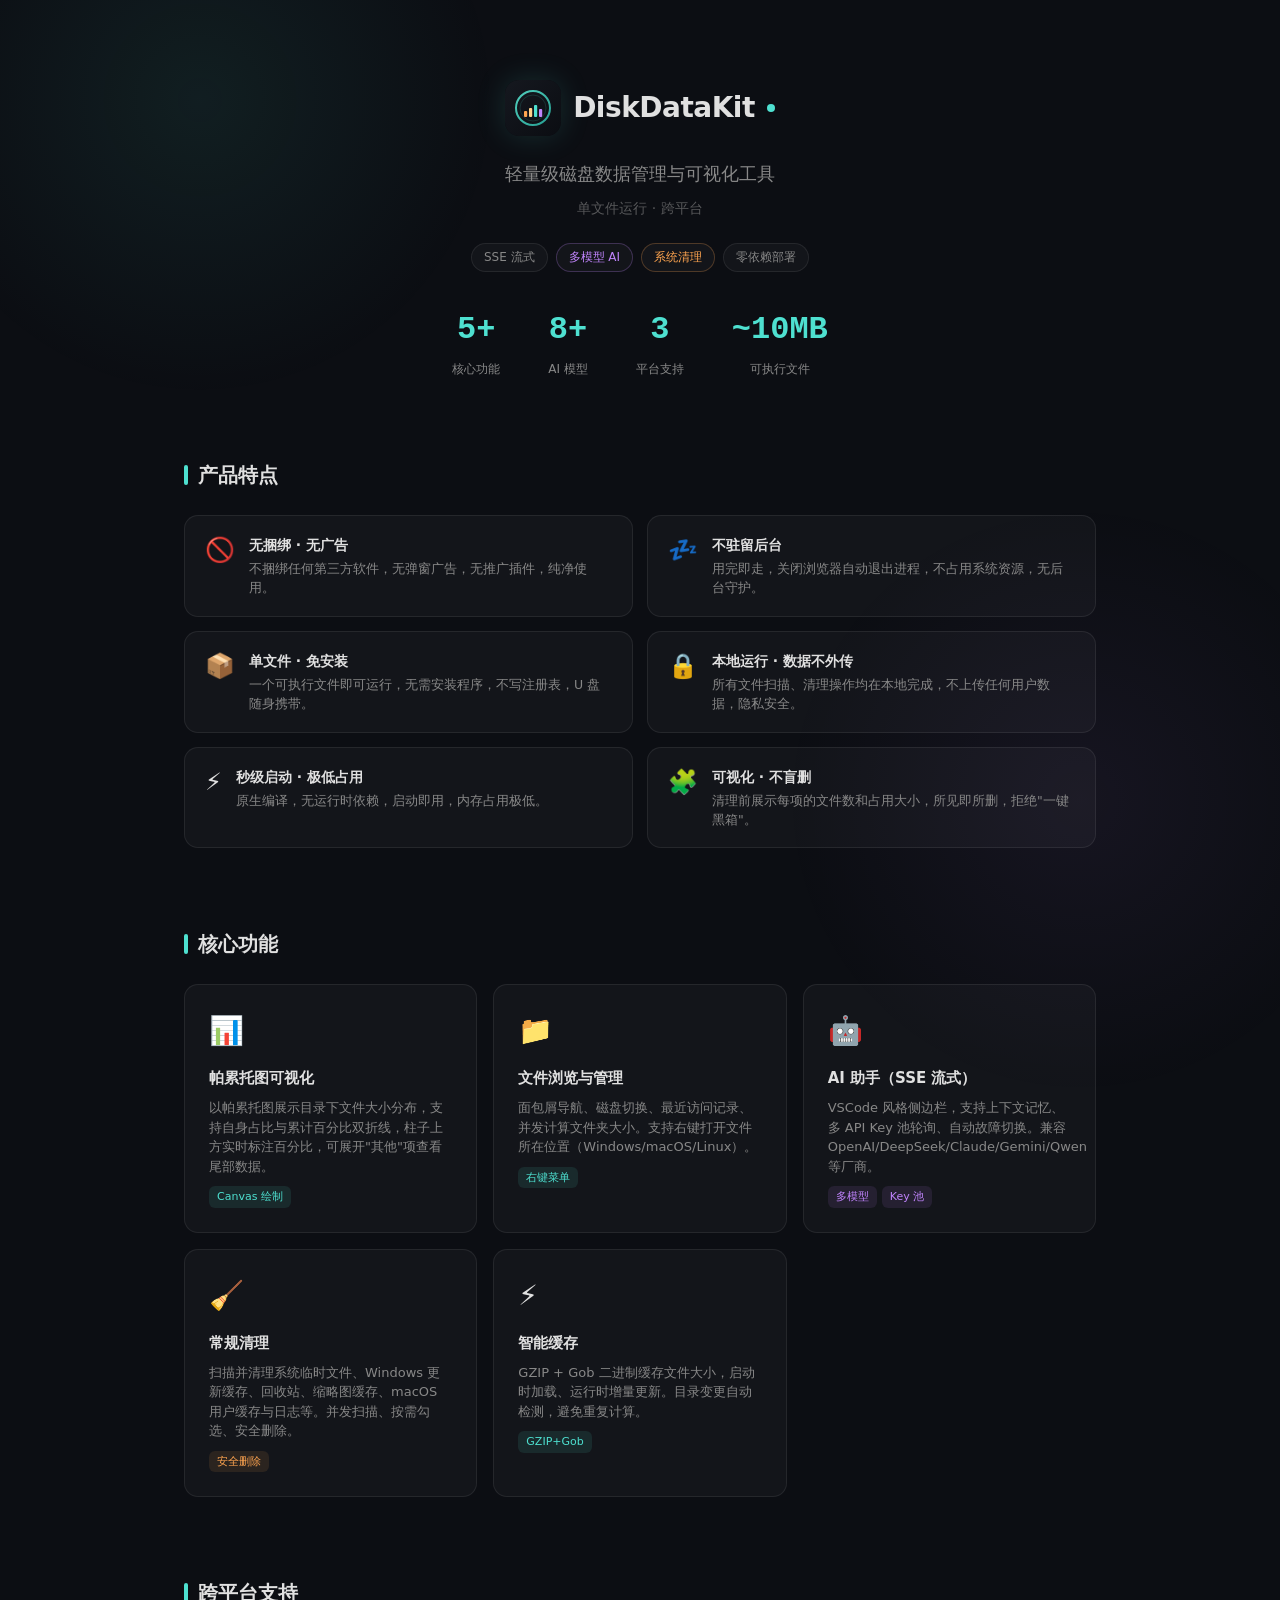
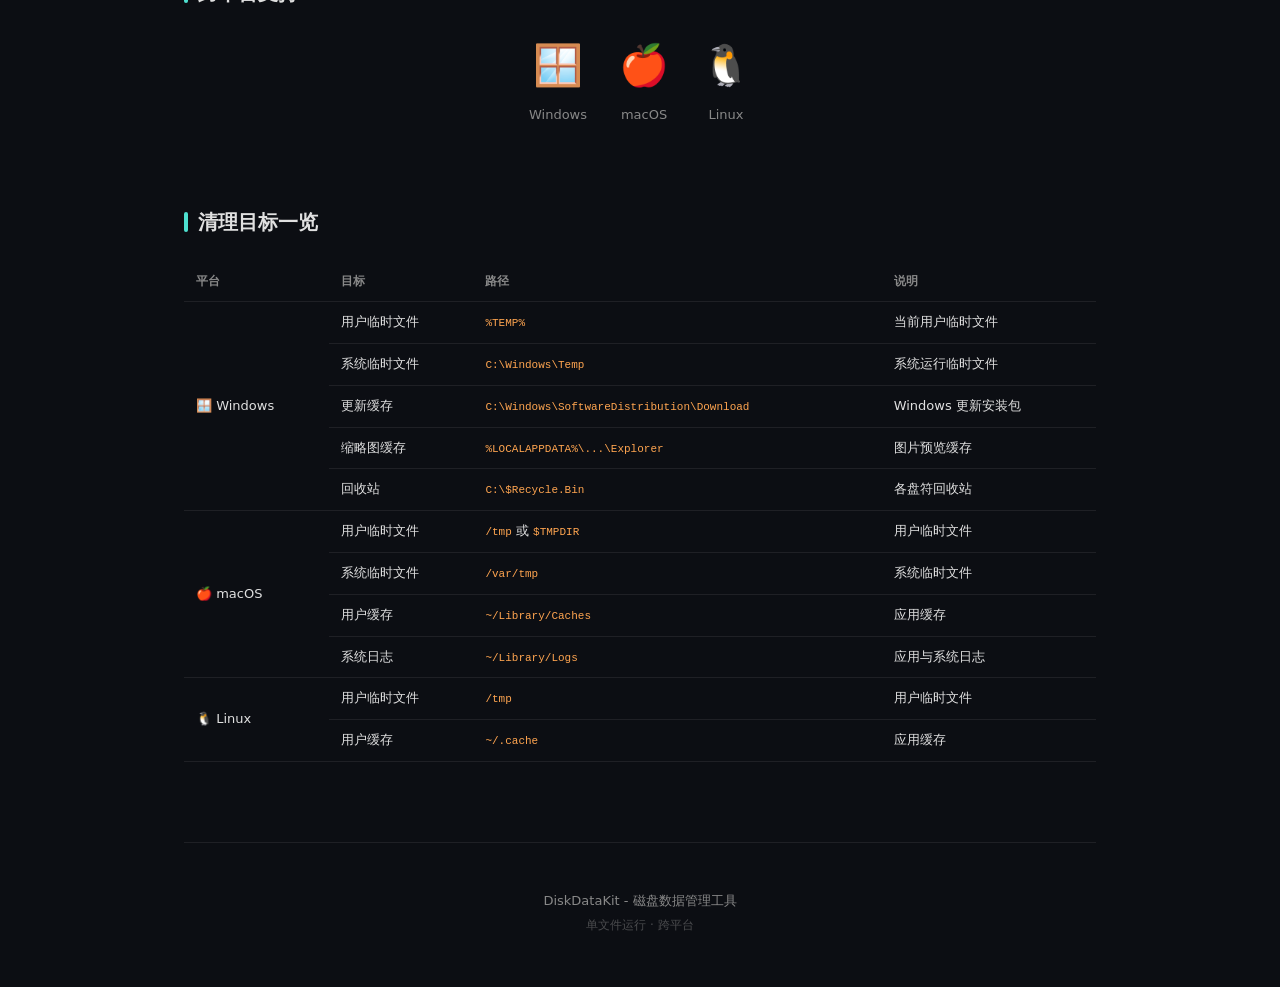
==== DiskDataKit.html @ 65b8cd4e "feat:新增首页，心跳修改为ws" ====
<!DOCTYPE html>
<html lang="zh-CN">
<head>
<meta charset="UTF-8">
<meta name="viewport" content="width=device-width, initial-scale=1.0">
<title>DiskDataKit - 磁盘数据管理工具</title>
<link rel="icon" href="data:image/svg+xml,%3Csvg xmlns='http://www.w3.org/2000/svg' viewBox='0 0 56 56'%3E%3Cdefs%3E%3ClinearGradient id='bg' x1='0' y1='0' x2='1' y2='1'%3E%3Cstop offset='0' stop-color='%2315181f'/%3E%3Cstop offset='1' stop-color='%230b0d12'/%3E%3C/linearGradient%3E%3ClinearGradient id='ring' x1='0' y1='0' x2='1' y2='1'%3E%3Cstop offset='0' stop-color='%235beed8'/%3E%3Cstop offset='1' stop-color='%232bb8a8'/%3E%3C/linearGradient%3E%3C/defs%3E%3Crect width='56' height='56' rx='14' fill='url(%23bg)'/%3E%3Ccircle cx='28' cy='28' r='17' fill='none' stroke='url(%23ring)' stroke-width='2' opacity='0.85'/%3E%3Ccircle cx='28' cy='28' r='13' fill='none' stroke='%234ee0d0' stroke-width='0.6' opacity='0.25'/%3E%3Crect x='19' y='31' width='3.2' height='6' rx='1' fill='%23ffa550'/%3E%3Crect x='24' y='28' width='3.2' height='9' rx='1' fill='%23ffd08a'/%3E%3Crect x='29' y='25' width='3.2' height='12' rx='1' fill='%234ee0d0'/%3E%3Crect x='34' y='29' width='3.2' height='8' rx='1' fill='%23c084fc'/%3E%3C/svg%3E">
<style>
*{margin:0;padding:0;box-sizing:border-box}
:root{--bg:#0c0e13;--bg-card:rgba(255,255,255,.03);--border:rgba(255,255,255,.08);--fg:#e0e0e0;--fg-muted:#888;--accent:#4ee0d0;--accent2:#ffa550;--accent3:#c084fc;--danger:#ff7070}
body{background:var(--bg);color:var(--fg);font-family:"Segoe UI",system-ui,-apple-system,sans-serif;line-height:1.6;overflow-x:hidden}
body::before{content:'';position:fixed;top:-200px;left:-100px;width:600px;height:600px;background:radial-gradient(circle,rgba(78,224,208,.08),transparent 70%);pointer-events:none;z-index:0}
body::after{content:'';position:fixed;bottom:-200px;right:-100px;width:600px;height:600px;background:radial-gradient(circle,rgba(192,132,252,.06),transparent 70%);pointer-events:none;z-index:0}
.container{max-width:960px;margin:0 auto;padding:0 24px;position:relative;z-index:1}
header{text-align:center;padding:80px 24px 40px}
.logo{display:inline-flex;align-items:center;gap:12px;margin-bottom:24px}
.logo-icon{width:56px;height:56px;border-radius:14px;overflow:hidden;display:flex;align-items:center;justify-content:center;box-shadow:0 0 30px rgba(78,224,208,.15)}
.logo-icon svg{width:100%;height:100%;display:block}
.logo-text{font-size:28px;font-weight:700;letter-spacing:-.5px}
.logo-dot{width:8px;height:8px;border-radius:50%;background:var(--accent);animation:pulse 2s ease-in-out infinite}
@keyframes pulse{0%,100%{opacity:1;box-shadow:0 0 0 0 rgba(78,224,208,.4)}50%{opacity:.6;box-shadow:0 0 0 8px rgba(78,224,208,0)}}
.tagline{font-size:18px;color:var(--fg-muted);max-width:600px;margin:0 auto 8px}
.subtitle{font-size:14px;color:var(--fg-muted);opacity:.6}
.badges{display:flex;justify-content:center;gap:8px;margin-top:24px;flex-wrap:wrap}
.badge{padding:4px 12px;border-radius:20px;font-size:12px;border:1px solid var(--border);background:var(--bg-card);color:var(--fg-muted)}
.badge.accent{border-color:rgba(78,224,208,.25);color:var(--accent)}
.badge.warn{border-color:rgba(255,165,80,.25);color:var(--accent2)}
.badge.purple{border-color:rgba(192,132,252,.25);color:var(--accent3)}
section{padding:40px 0}
.section-title{font-size:20px;font-weight:700;margin-bottom:24px;display:flex;align-items:center;gap:10px}
.section-title::before{content:'';width:4px;height:20px;border-radius:2px;background:var(--accent)}
.features{display:grid;grid-template-columns:repeat(auto-fill,minmax(280px,1fr));gap:16px}
.feature{background:var(--bg-card);border:1px solid var(--border);border-radius:14px;padding:24px;transition:all .25s}
.feature:hover{border-color:rgba(78,224,208,.2);background:rgba(78,224,208,.03);transform:translateY(-2px)}
.feature-icon{font-size:28px;margin-bottom:12px}
.feature h3{font-size:15px;font-weight:600;margin-bottom:8px}
.feature p{font-size:13px;color:var(--fg-muted);line-height:1.5}
.feature-tag{display:inline-block;margin-top:10px;padding:2px 8px;border-radius:6px;font-size:11px}
.tag-teal{background:rgba(78,224,208,.1);color:var(--accent)}
.tag-orange{background:rgba(255,165,80,.1);color:var(--accent2)}
.tag-purple{background:rgba(192,132,252,.1);color:var(--accent3)}
.tag-red{background:rgba(255,112,112,.1);color:var(--danger)}
.platforms{display:flex;justify-content:center;gap:32px;flex-wrap:wrap}
.platform{text-align:center}
.platform-icon{font-size:40px;margin-bottom:8px}
.platform-name{font-size:13px;color:var(--fg-muted)}
.arch-list{display:grid;grid-template-columns:repeat(auto-fill,minmax(200px,1fr));gap:12px}
.arch-item{background:var(--bg-card);border:1px solid var(--border);border-radius:10px;padding:16px}
.arch-item h4{font-size:13px;font-weight:600;margin-bottom:6px;color:var(--accent)}
.arch-item p{font-size:12px;color:var(--fg-muted)}
.arch-item code{font-family:ui-monospace,"Cascadia Code",monospace;font-size:11px;color:var(--accent2);background:rgba(255,165,80,.06);padding:1px 5px;border-radius:4px}
.cleanup-table{width:100%;border-collapse:collapse;font-size:13px}
.cleanup-table th{text-align:left;padding:10px 12px;border-bottom:1px solid var(--border);color:var(--fg-muted);font-weight:600;font-size:12px}
.cleanup-table td{padding:10px 12px;border-bottom:1px solid var(--border)}
.cleanup-table tr:hover td{background:rgba(78,224,208,.02)}
.cleanup-table code{font-family:ui-monospace,monospace;font-size:11px;color:var(--accent2)}
.ai-models{display:flex;flex-wrap:wrap;gap:8px}
.ai-model{padding:6px 14px;border-radius:8px;font-size:12px;background:var(--bg-card);border:1px solid var(--border);transition:all .2s}
.ai-model:hover{border-color:rgba(192,132,252,.3);color:var(--accent3)}
.cli-block{background:#0a0c11;border:1px solid var(--border);border-radius:12px;padding:20px;font-family:ui-monospace,"Cascadia Code",monospace;font-size:13px;overflow-x:auto}
.cli-block .cmd{color:var(--accent)}
.cli-block .comment{color:var(--fg-muted);opacity:.6}
.cli-block .flag{color:var(--accent2)}
.footer{text-align:center;padding:48px 24px;border-top:1px solid var(--border);margin-top:40px}
.footer p{font-size:13px;color:var(--fg-muted);margin-bottom:4px}
.footer .version{font-size:12px;color:var(--fg-muted);opacity:.5}
.stats{display:flex;justify-content:center;gap:48px;flex-wrap:wrap;margin-top:32px}
.stat{text-align:center}
.stat-num{font-size:32px;font-weight:800;color:var(--accent);font-family:ui-monospace,monospace}
.stat-label{font-size:12px;color:var(--fg-muted);margin-top:4px}
@media(max-width:640px){.features{grid-template-columns:1fr}.platforms{gap:20px}.stats{gap:24px}}
.highlights{display:grid;grid-template-columns:repeat(auto-fill,minmax(300px,1fr));gap:14px}
.highlight{display:flex;align-items:flex-start;gap:14px;padding:18px 20px;border-radius:14px;background:var(--bg-card);border:1px solid var(--border);transition:all .25s}
.highlight:hover{border-color:rgba(78,224,208,.2);background:rgba(78,224,208,.03);transform:translateY(-2px)}
.hl-icon{font-size:24px;flex-shrink:0;line-height:1.4}
.hl-body h4{font-size:14px;font-weight:600;margin-bottom:4px}
.hl-body p{font-size:12.5px;color:var(--fg-muted);line-height:1.5}
</style>
</head>
<body>

<div class="container">

<header>
    <div class="logo">
        <div class="logo-icon" aria-label="DiskDataKit">
            <svg xmlns="http://www.w3.org/2000/svg" viewBox="0 0 56 56"><defs><linearGradient id="lg-bg" x1="0" y1="0" x2="1" y2="1"><stop offset="0" stop-color="#15181f"/><stop offset="1" stop-color="#0b0d12"/></linearGradient><linearGradient id="lg-ring" x1="0" y1="0" x2="1" y2="1"><stop offset="0" stop-color="#5beed8"/><stop offset="1" stop-color="#2bb8a8"/></linearGradient></defs><rect width="56" height="56" rx="14" fill="url(#lg-bg)"/><circle cx="28" cy="28" r="17" fill="none" stroke="url(#lg-ring)" stroke-width="2" opacity="0.85"/><circle cx="28" cy="28" r="13" fill="none" stroke="#4ee0d0" stroke-width="0.6" opacity="0.25"/><rect x="19" y="31" width="3.2" height="6" rx="1" fill="#ffa550"/><rect x="24" y="28" width="3.2" height="9" rx="1" fill="#ffd08a"/><rect x="29" y="25" width="3.2" height="12" rx="1" fill="#4ee0d0"/><rect x="34" y="29" width="3.2" height="8" rx="1" fill="#c084fc"/></svg>
        </div>
        <span class="logo-text">DiskDataKit</span>
        <span class="logo-dot"></span>
    </div>
    <p class="tagline">轻量级磁盘数据管理与可视化工具</p>
    <p class="subtitle">单文件运行 · 跨平台</p>
    <div class="badges">
        <span class="badge">SSE 流式</span>
        <span class="badge purple">多模型 AI</span>
        <span class="badge warn">系统清理</span>
        <span class="badge">零依赖部署</span>
    </div>
    <div class="stats">
        <div class="stat"><div class="stat-num">5+</div><div class="stat-label">核心功能</div></div>
        <div class="stat"><div class="stat-num">8+</div><div class="stat-label">AI 模型</div></div>
        <div class="stat"><div class="stat-num">3</div><div class="stat-label">平台支持</div></div>
        <div class="stat"><div class="stat-num">~10MB</div><div class="stat-label">可执行文件</div></div>
    </div>
</header>

<section>
    <div class="section-title">产品特点</div>
    <div class="highlights">
        <div class="highlight">
            <div class="hl-icon">🚫</div>
            <div class="hl-body">
                <h4>无捆绑 · 无广告</h4>
                <p>不捆绑任何第三方软件，无弹窗广告，无推广插件，纯净使用。</p>
            </div>
        </div>
        <div class="highlight">
            <div class="hl-icon">💤</div>
            <div class="hl-body">
                <h4>不驻留后台</h4>
                <p>用完即走，关闭浏览器自动退出进程，不占用系统资源，无后台守护。</p>
            </div>
        </div>
        <div class="highlight">
            <div class="hl-icon">📦</div>
            <div class="hl-body">
                <h4>单文件 · 免安装</h4>
                <p>一个可执行文件即可运行，无需安装程序，不写注册表，U 盘随身携带。</p>
            </div>
        </div>
        <div class="highlight">
            <div class="hl-icon">🔒</div>
            <div class="hl-body">
                <h4>本地运行 · 数据不外传</h4>
                <p>所有文件扫描、清理操作均在本地完成，不上传任何用户数据，隐私安全。</p>
            </div>
        </div>
        <div class="highlight">
            <div class="hl-icon">⚡</div>
            <div class="hl-body">
                <h4>秒级启动 · 极低占用</h4>
                <p>原生编译，无运行时依赖，启动即用，内存占用极低。</p>
            </div>
        </div>
        <div class="highlight">
            <div class="hl-icon">🧩</div>
            <div class="hl-body">
                <h4>可视化 · 不盲删</h4>
                <p>清理前展示每项的文件数和占用大小，所见即所删，拒绝"一键黑箱"。</p>
            </div>
        </div>
    </div>
</section>

<section>
    <div class="section-title">核心功能</div>
    <div class="features">
        <div class="feature">
            <div class="feature-icon">📊</div>
            <h3>帕累托图可视化</h3>
            <p>以帕累托图展示目录下文件大小分布，支持自身占比与累计百分比双折线，柱子上方实时标注百分比，可展开"其他"项查看尾部数据。</p>
            <span class="feature-tag tag-teal">Canvas 绘制</span>
        </div>
        <div class="feature">
            <div class="feature-icon">📁</div>
            <h3>文件浏览与管理</h3>
            <p>面包屑导航、磁盘切换、最近访问记录、并发计算文件夹大小。支持右键打开文件所在位置（Windows/macOS/Linux）。</p>
            <span class="feature-tag tag-teal">右键菜单</span>
        </div>
        <div class="feature">
            <div class="feature-icon">🤖</div>
            <h3>AI 助手（SSE 流式）</h3>
            <p>VSCode 风格侧边栏，支持上下文记忆、多 API Key 池轮询、自动故障切换。兼容 OpenAI/DeepSeek/Claude/Gemini/Qwen 等厂商。</p>
            <span class="feature-tag tag-purple">多模型</span>
            <span class="feature-tag tag-purple">Key 池</span>
        </div>
        <div class="feature">
            <div class="feature-icon">🧹</div>
            <h3>常规清理</h3>
            <p>扫描并清理系统临时文件、Windows 更新缓存、回收站、缩略图缓存、macOS 用户缓存与日志等。并发扫描、按需勾选、安全删除。</p>
            <span class="feature-tag tag-orange">安全删除</span>
        </div>
        <div class="feature">
            <div class="feature-icon">⚡</div>
            <h3>智能缓存</h3>
            <p>GZIP + Gob 二进制缓存文件大小，启动时加载、运行时增量更新。目录变更自动检测，避免重复计算。</p>
            <span class="feature-tag tag-teal">GZIP+Gob</span>
        </div>
    </div>
</section>

<section>
    <div class="section-title">跨平台支持</div>
    <div class="platforms">
        <div class="platform"><div class="platform-icon">🪟</div><div class="platform-name">Windows</div></div>
        <div class="platform"><div class="platform-icon">🍎</div><div class="platform-name">macOS</div></div>
        <div class="platform"><div class="platform-icon">🐧</div><div class="platform-name">Linux</div></div>
    </div>
</section>

<section>
    <div class="section-title">清理目标一览</div>
    <table class="cleanup-table">
        <thead><tr><th>平台</th><th>目标</th><th>路径</th><th>说明</th></tr></thead>
        <tbody>
            <tr><td rowspan="5">🪟 Windows</td><td>用户临时文件</td><td><code>%TEMP%</code></td><td>当前用户临时文件</td></tr>
            <tr><td>系统临时文件</td><td><code>C:\Windows\Temp</code></td><td>系统运行临时文件</td></tr>
            <tr><td>更新缓存</td><td><code>C:\Windows\SoftwareDistribution\Download</code></td><td>Windows 更新安装包</td></tr>
            <tr><td>缩略图缓存</td><td><code>%LOCALAPPDATA%\...\Explorer</code></td><td>图片预览缓存</td></tr>
            <tr><td>回收站</td><td><code>C:\$Recycle.Bin</code></td><td>各盘符回收站</td></tr>
            <tr><td rowspan="4">🍎 macOS</td><td>用户临时文件</td><td><code>/tmp</code> 或 <code>$TMPDIR</code></td><td>用户临时文件</td></tr>
            <tr><td>系统临时文件</td><td><code>/var/tmp</code></td><td>系统临时文件</td></tr>
            <tr><td>用户缓存</td><td><code>~/Library/Caches</code></td><td>应用缓存</td></tr>
            <tr><td>系统日志</td><td><code>~/Library/Logs</code></td><td>应用与系统日志</td></tr>
            <tr><td rowspan="2">🐧 Linux</td><td>用户临时文件</td><td><code>/tmp</code></td><td>用户临时文件</td></tr>
            <tr><td>用户缓存</td><td><code>~/.cache</code></td><td>应用缓存</td></tr>
        </tbody>
    </table>
</section>

<div class="footer">
    <p>DiskDataKit - 磁盘数据管理工具</p>
    <p class="version">单文件运行 · 跨平台</p>
</div>

</div>
</body>
</html>
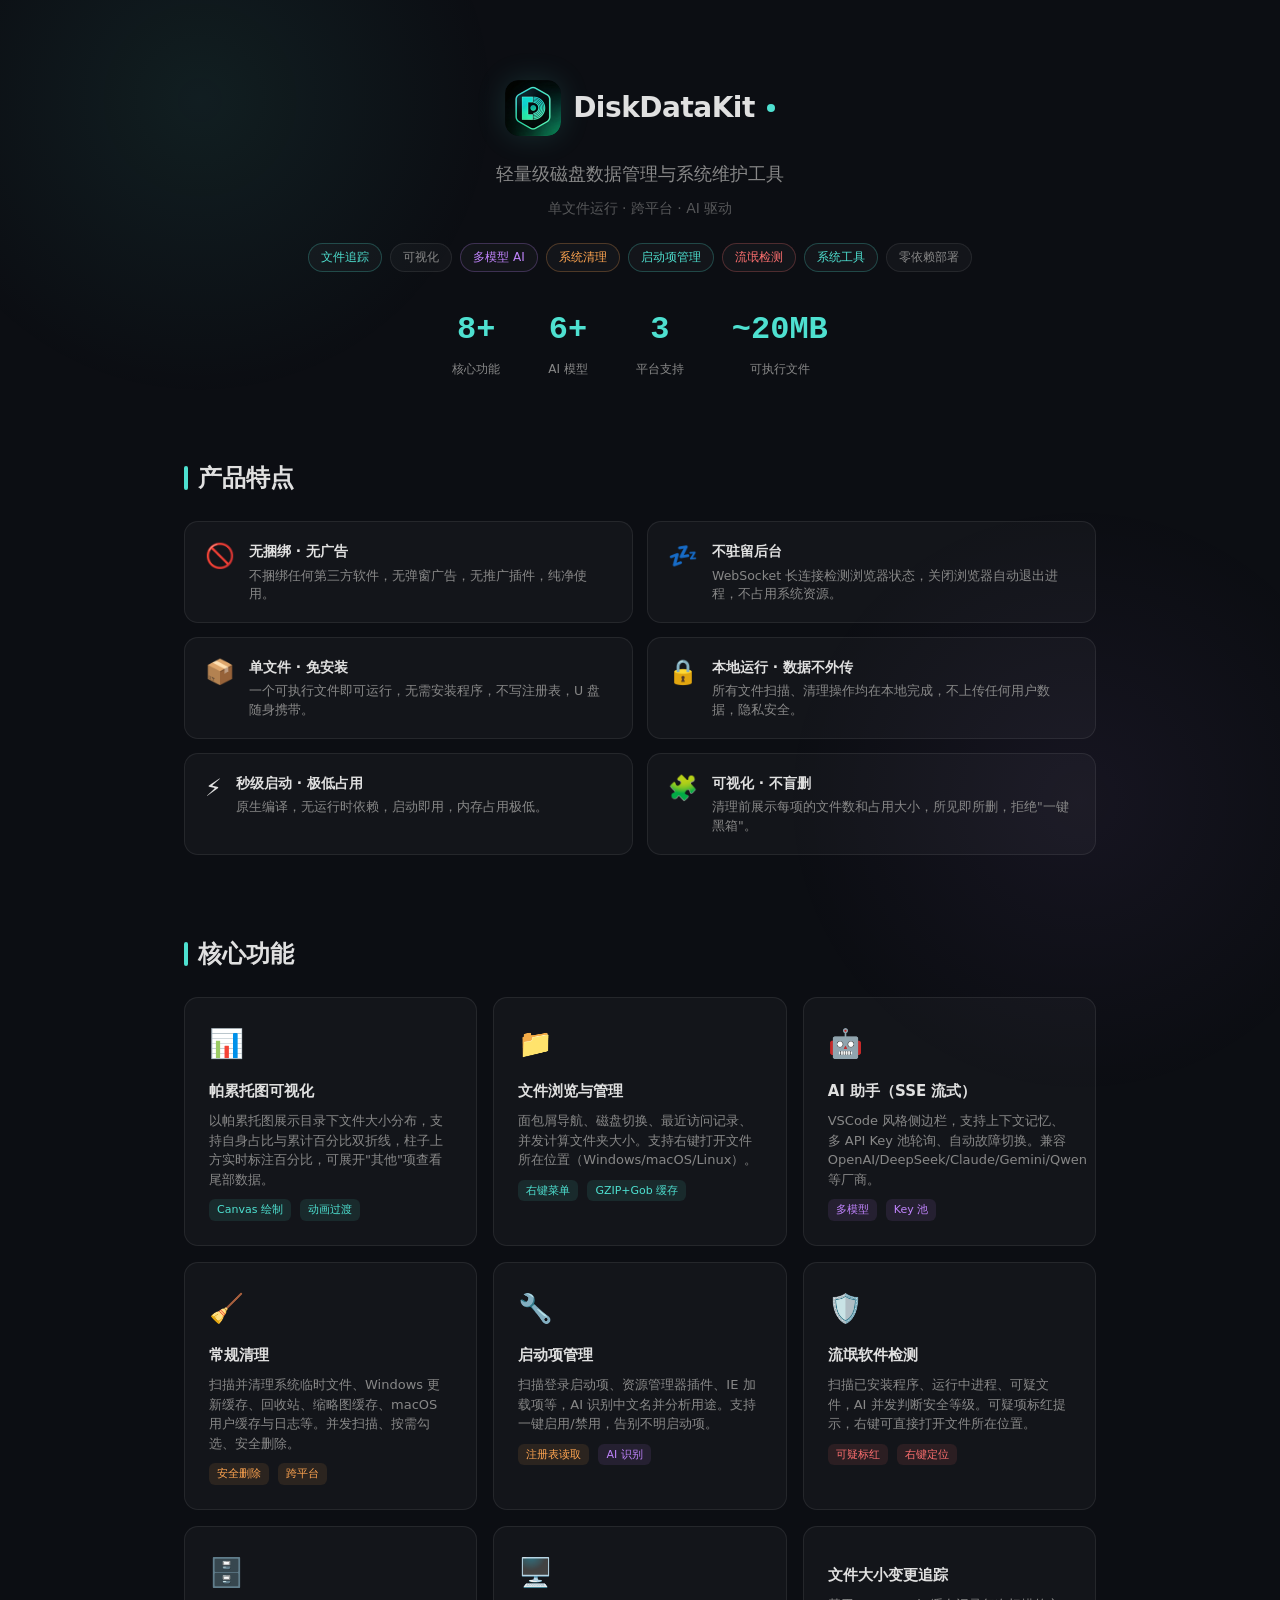
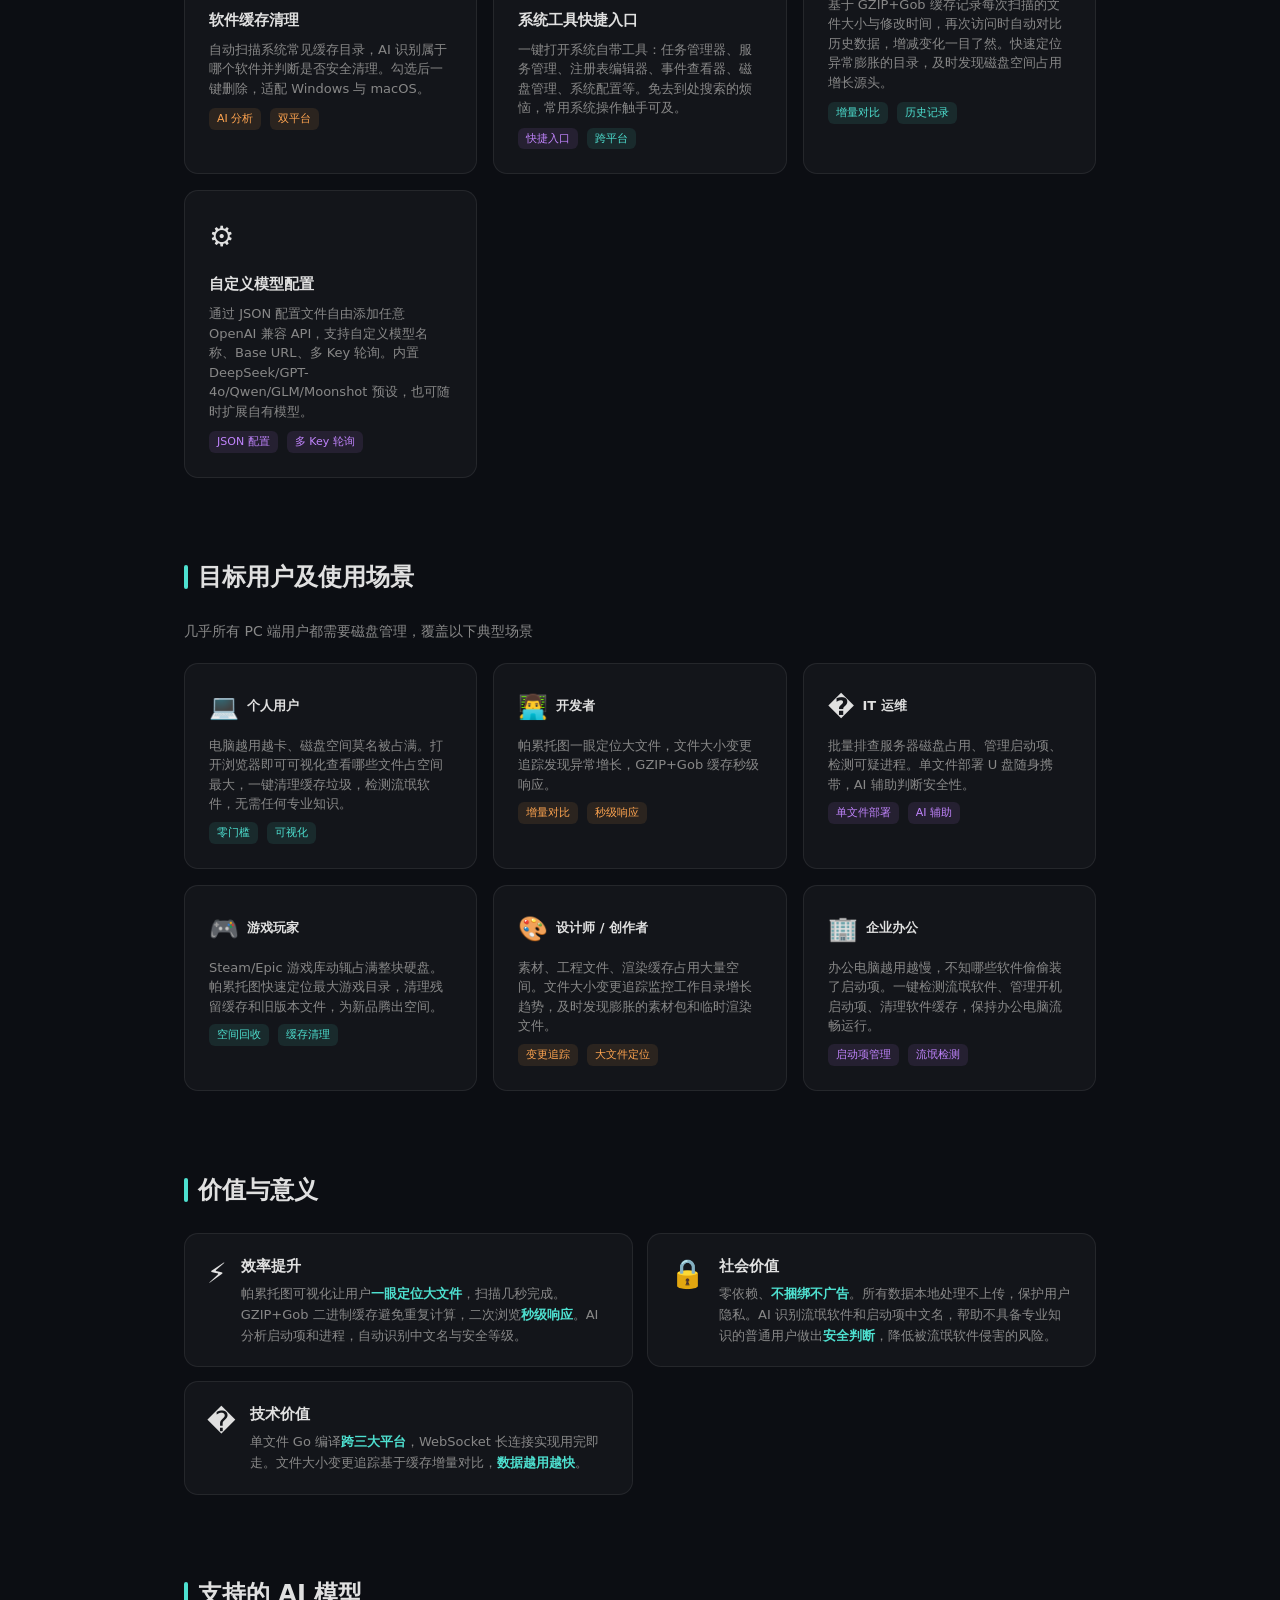
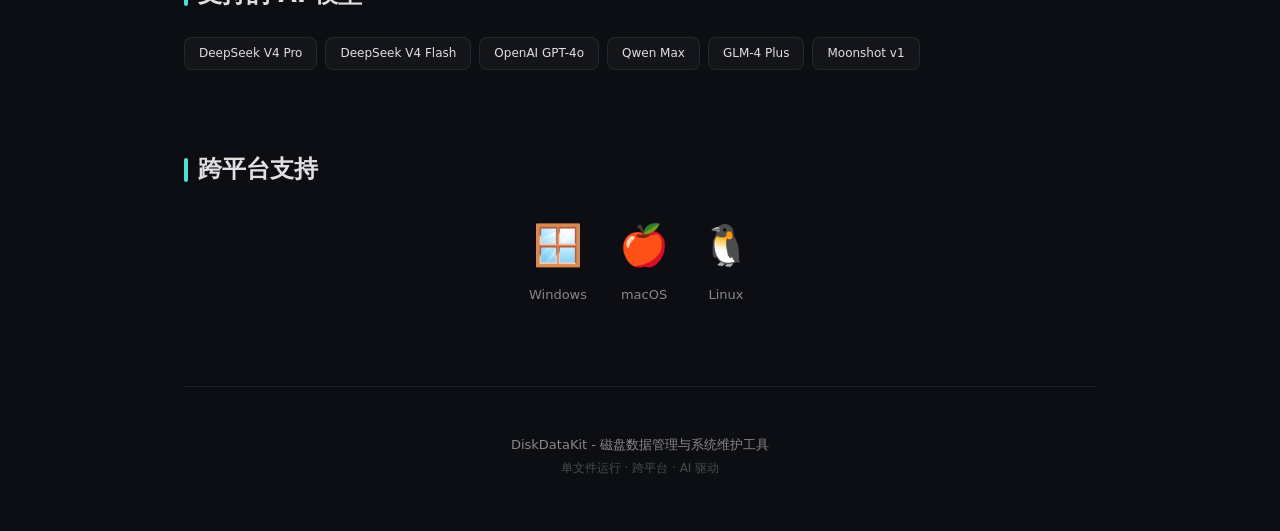
==== commit 41324f1d: "perf:修改启动项的ai并发逻辑，fix:图标图片修改" ====
--- a/DiskDataKit.html
+++ b/DiskDataKit.html
@@ -26,16 +26,23 @@
 .badge.accent{border-color:rgba(78,224,208,.25);color:var(--accent)}
 .badge.warn{border-color:rgba(255,165,80,.25);color:var(--accent2)}
 .badge.purple{border-color:rgba(192,132,252,.25);color:var(--accent3)}
+.badge.danger{border-color:rgba(255,112,112,.25);color:var(--danger)}
 section{padding:40px 0}
-.section-title{font-size:20px;font-weight:700;margin-bottom:24px;display:flex;align-items:center;gap:10px}
-.section-title::before{content:'';width:4px;height:20px;border-radius:2px;background:var(--accent)}
+.section-title{font-size:24px;font-weight:700;margin-bottom:24px;display:flex;align-items:center;gap:10px}
+.section-title::before{content:'';width:4px;height:24px;border-radius:2px;background:var(--accent)}
 .features{display:grid;grid-template-columns:repeat(auto-fill,minmax(280px,1fr));gap:16px}
-.feature{background:var(--bg-card);border:1px solid var(--border);border-radius:14px;padding:24px;transition:all .25s}
+.feature{background:var(--bg-card);border:1px solid var(--border);border-radius:14px;padding:24px;transition:all .25s;position:relative;overflow:hidden}
+.feature::before{content:'';position:absolute;top:0;left:0;right:0;height:2px;opacity:0;transition:opacity .25s}
 .feature:hover{border-color:rgba(78,224,208,.2);background:rgba(78,224,208,.03);transform:translateY(-2px)}
+.feature:hover::before{opacity:1}
+.feature.t-teal:hover::before{background:linear-gradient(90deg,var(--accent),transparent)}
+.feature.t-orange:hover::before{background:linear-gradient(90deg,var(--accent2),transparent)}
+.feature.t-purple:hover::before{background:linear-gradient(90deg,var(--accent3),transparent)}
+.feature.t-red:hover::before{background:linear-gradient(90deg,var(--danger),transparent)}
 .feature-icon{font-size:28px;margin-bottom:12px}
 .feature h3{font-size:15px;font-weight:600;margin-bottom:8px}
 .feature p{font-size:13px;color:var(--fg-muted);line-height:1.5}
-.feature-tag{display:inline-block;margin-top:10px;padding:2px 8px;border-radius:6px;font-size:11px}
+.feature-tag{display:inline-block;margin-top:10px;margin-right:4px;padding:2px 8px;border-radius:6px;font-size:11px}
 .tag-teal{background:rgba(78,224,208,.1);color:var(--accent)}
 .tag-orange{background:rgba(255,165,80,.1);color:var(--accent2)}
 .tag-purple{background:rgba(192,132,252,.1);color:var(--accent3)}
@@ -44,23 +51,11 @@
 .platform{text-align:center}
 .platform-icon{font-size:40px;margin-bottom:8px}
 .platform-name{font-size:13px;color:var(--fg-muted)}
-.arch-list{display:grid;grid-template-columns:repeat(auto-fill,minmax(200px,1fr));gap:12px}
-.arch-item{background:var(--bg-card);border:1px solid var(--border);border-radius:10px;padding:16px}
-.arch-item h4{font-size:13px;font-weight:600;margin-bottom:6px;color:var(--accent)}
-.arch-item p{font-size:12px;color:var(--fg-muted)}
-.arch-item code{font-family:ui-monospace,"Cascadia Code",monospace;font-size:11px;color:var(--accent2);background:rgba(255,165,80,.06);padding:1px 5px;border-radius:4px}
 .cleanup-table{width:100%;border-collapse:collapse;font-size:13px}
 .cleanup-table th{text-align:left;padding:10px 12px;border-bottom:1px solid var(--border);color:var(--fg-muted);font-weight:600;font-size:12px}
 .cleanup-table td{padding:10px 12px;border-bottom:1px solid var(--border)}
 .cleanup-table tr:hover td{background:rgba(78,224,208,.02)}
 .cleanup-table code{font-family:ui-monospace,monospace;font-size:11px;color:var(--accent2)}
-.ai-models{display:flex;flex-wrap:wrap;gap:8px}
-.ai-model{padding:6px 14px;border-radius:8px;font-size:12px;background:var(--bg-card);border:1px solid var(--border);transition:all .2s}
-.ai-model:hover{border-color:rgba(192,132,252,.3);color:var(--accent3)}
-.cli-block{background:#0a0c11;border:1px solid var(--border);border-radius:12px;padding:20px;font-family:ui-monospace,"Cascadia Code",monospace;font-size:13px;overflow-x:auto}
-.cli-block .cmd{color:var(--accent)}
-.cli-block .comment{color:var(--fg-muted);opacity:.6}
-.cli-block .flag{color:var(--accent2)}
 .footer{text-align:center;padding:48px 24px;border-top:1px solid var(--border);margin-top:40px}
 .footer p{font-size:13px;color:var(--fg-muted);margin-bottom:4px}
 .footer .version{font-size:12px;color:var(--fg-muted);opacity:.5}
@@ -75,6 +70,28 @@
 .hl-icon{font-size:24px;flex-shrink:0;line-height:1.4}
 .hl-body h4{font-size:14px;font-weight:600;margin-bottom:4px}
 .hl-body p{font-size:12.5px;color:var(--fg-muted);line-height:1.5}
+.ai-models{display:flex;flex-wrap:wrap;gap:8px}
+.ai-model{padding:6px 14px;border-radius:8px;font-size:12px;background:var(--bg-card);border:1px solid var(--border);transition:all .2s}
+.ai-model:hover{border-color:rgba(192,132,252,.3);color:var(--accent3)}
+.user-cards{display:grid;grid-template-columns:repeat(auto-fill,minmax(280px,1fr));gap:16px}
+.user-card{background:var(--bg-card);border:1px solid var(--border);border-radius:14px;padding:24px;transition:all .25s;position:relative;overflow:hidden}
+.user-card::before{content:'';position:absolute;top:0;left:0;right:0;height:2px;opacity:0;transition:opacity .25s}
+.user-card:hover{border-color:rgba(78,224,208,.2);background:rgba(78,224,208,.03);transform:translateY(-2px)}
+.user-card:hover::before{opacity:1}
+.user-card.uc-teal::before{background:linear-gradient(90deg,var(--accent),transparent)}
+.user-card.uc-orange::before{background:linear-gradient(90deg,var(--accent2),transparent)}
+.user-card.uc-purple::before{background:linear-gradient(90deg,var(--accent3),transparent)}
+.uc-role{display:inline-flex;align-items:center;gap:8px;font-size:13px;font-weight:600;margin-bottom:10px}
+.uc-icon{font-size:24px}
+.uc-tag{display:inline-block;padding:2px 8px;border-radius:6px;font-size:11px;margin-top:8px;margin-right:4px}
+.uc-desc{font-size:13px;color:var(--fg-muted);line-height:1.5}
+.value-cards{display:grid;grid-template-columns:repeat(auto-fill,minmax(300px,1fr));gap:14px}
+.value-card{display:flex;align-items:flex-start;gap:14px;padding:20px 22px;border-radius:14px;background:var(--bg-card);border:1px solid var(--border);transition:all .25s}
+.value-card:hover{border-color:rgba(78,224,208,.2);background:rgba(78,224,208,.03);transform:translateY(-2px)}
+.vc-icon{font-size:28px;flex-shrink:0;line-height:1.4}
+.vc-body h4{font-size:15px;font-weight:600;margin-bottom:6px}
+.vc-body p{font-size:13px;color:var(--fg-muted);line-height:1.6}
+.vc-body strong{color:var(--accent);font-weight:600}
 </style>
 </head>
 <body>
@@ -84,24 +101,28 @@
 <header>
     <div class="logo">
         <div class="logo-icon" aria-label="DiskDataKit">
-            <svg xmlns="http://www.w3.org/2000/svg" viewBox="0 0 56 56"><defs><linearGradient id="lg-bg" x1="0" y1="0" x2="1" y2="1"><stop offset="0" stop-color="#15181f"/><stop offset="1" stop-color="#0b0d12"/></linearGradient><linearGradient id="lg-ring" x1="0" y1="0" x2="1" y2="1"><stop offset="0" stop-color="#5beed8"/><stop offset="1" stop-color="#2bb8a8"/></linearGradient></defs><rect width="56" height="56" rx="14" fill="url(#lg-bg)"/><circle cx="28" cy="28" r="17" fill="none" stroke="url(#lg-ring)" stroke-width="2" opacity="0.85"/><circle cx="28" cy="28" r="13" fill="none" stroke="#4ee0d0" stroke-width="0.6" opacity="0.25"/><rect x="19" y="31" width="3.2" height="6" rx="1" fill="#ffa550"/><rect x="24" y="28" width="3.2" height="9" rx="1" fill="#ffd08a"/><rect x="29" y="25" width="3.2" height="12" rx="1" fill="#4ee0d0"/><rect x="34" y="29" width="3.2" height="8" rx="1" fill="#c084fc"/></svg>
+            <img src="[data-uri]" width="56" height="56" alt="DiskDataKit" style="border-radius:14px;display:block">
         </div>
         <span class="logo-text">DiskDataKit</span>
         <span class="logo-dot"></span>
     </div>
-    <p class="tagline">轻量级磁盘数据管理与可视化工具</p>
-    <p class="subtitle">单文件运行 · 跨平台</p>
+    <p class="tagline">轻量级磁盘数据管理与系统维护工具</p>
+    <p class="subtitle">单文件运行 · 跨平台 · AI 驱动</p>
     <div class="badges">
-        <span class="badge">SSE 流式</span>
+        <span class="badge accent">文件追踪</span>
+        <span class="badge">可视化</span>
         <span class="badge purple">多模型 AI</span>
         <span class="badge warn">系统清理</span>
+        <span class="badge accent">启动项管理</span>
+        <span class="badge danger">流氓检测</span>
+        <span class="badge accent">系统工具</span>
         <span class="badge">零依赖部署</span>
     </div>
     <div class="stats">
-        <div class="stat"><div class="stat-num">5+</div><div class="stat-label">核心功能</div></div>
-        <div class="stat"><div class="stat-num">8+</div><div class="stat-label">AI 模型</div></div>
+        <div class="stat"><div class="stat-num">8+</div><div class="stat-label">核心功能</div></div>
+        <div class="stat"><div class="stat-num">6+</div><div class="stat-label">AI 模型</div></div>
         <div class="stat"><div class="stat-num">3</div><div class="stat-label">平台支持</div></div>
-        <div class="stat"><div class="stat-num">~10MB</div><div class="stat-label">可执行文件</div></div>
+        <div class="stat"><div class="stat-num">~20MB</div><div class="stat-label">可执行文件</div></div>
     </div>
 </header>
 
@@ -119,7 +140,7 @@
             <div class="hl-icon">💤</div>
             <div class="hl-body">
                 <h4>不驻留后台</h4>
-                <p>用完即走，关闭浏览器自动退出进程，不占用系统资源，无后台守护。</p>
+                <p>WebSocket 长连接检测浏览器状态，关闭浏览器自动退出进程，不占用系统资源。</p>
             </div>
         </div>
         <div class="highlight">
@@ -156,37 +177,158 @@
 <section>
     <div class="section-title">核心功能</div>
     <div class="features">
-        <div class="feature">
+        <div class="feature t-teal">
             <div class="feature-icon">📊</div>
             <h3>帕累托图可视化</h3>
             <p>以帕累托图展示目录下文件大小分布，支持自身占比与累计百分比双折线，柱子上方实时标注百分比，可展开"其他"项查看尾部数据。</p>
             <span class="feature-tag tag-teal">Canvas 绘制</span>
-        </div>
-        <div class="feature">
+            <span class="feature-tag tag-teal">动画过渡</span>
+        </div>
+        <div class="feature t-teal">
             <div class="feature-icon">📁</div>
             <h3>文件浏览与管理</h3>
             <p>面包屑导航、磁盘切换、最近访问记录、并发计算文件夹大小。支持右键打开文件所在位置（Windows/macOS/Linux）。</p>
             <span class="feature-tag tag-teal">右键菜单</span>
-        </div>
-        <div class="feature">
+            <span class="feature-tag tag-teal">GZIP+Gob 缓存</span>
+        </div>
+        <div class="feature t-purple">
             <div class="feature-icon">🤖</div>
             <h3>AI 助手（SSE 流式）</h3>
             <p>VSCode 风格侧边栏，支持上下文记忆、多 API Key 池轮询、自动故障切换。兼容 OpenAI/DeepSeek/Claude/Gemini/Qwen 等厂商。</p>
             <span class="feature-tag tag-purple">多模型</span>
             <span class="feature-tag tag-purple">Key 池</span>
         </div>
-        <div class="feature">
+        <div class="feature t-orange">
             <div class="feature-icon">🧹</div>
             <h3>常规清理</h3>
             <p>扫描并清理系统临时文件、Windows 更新缓存、回收站、缩略图缓存、macOS 用户缓存与日志等。并发扫描、按需勾选、安全删除。</p>
             <span class="feature-tag tag-orange">安全删除</span>
-        </div>
-        <div class="feature">
-            <div class="feature-icon">⚡</div>
-            <h3>智能缓存</h3>
-            <p>GZIP + Gob 二进制缓存文件大小，启动时加载、运行时增量更新。目录变更自动检测，避免重复计算。</p>
-            <span class="feature-tag tag-teal">GZIP+Gob</span>
-        </div>
+            <span class="feature-tag tag-orange">跨平台</span>
+        </div>
+        <div class="feature t-orange">
+            <div class="feature-icon">🔧</div>
+            <h3>启动项管理</h3>
+            <p>扫描登录启动项、资源管理器插件、IE 加载项等，AI 识别中文名并分析用途。支持一键启用/禁用，告别不明启动项。</p>
+            <span class="feature-tag tag-orange">注册表读取</span>
+            <span class="feature-tag tag-purple">AI 识别</span>
+        </div>
+        <div class="feature t-red">
+            <div class="feature-icon">🛡️</div>
+            <h3>流氓软件检测</h3>
+            <p>扫描已安装程序、运行中进程、可疑文件，AI 并发判断安全等级。可疑项标红提示，右键可直接打开文件所在位置。</p>
+            <span class="feature-tag tag-red">可疑标红</span>
+            <span class="feature-tag tag-red">右键定位</span>
+        </div>
+        <div class="feature t-orange">
+            <div class="feature-icon">🗄️</div>
+            <h3>软件缓存清理</h3>
+            <p>自动扫描系统常见缓存目录，AI 识别属于哪个软件并判断是否安全清理。勾选后一键删除，适配 Windows 与 macOS。</p>
+            <span class="feature-tag tag-orange">AI 分析</span>
+            <span class="feature-tag tag-orange">双平台</span>
+        </div>
+        <div class="feature t-purple">
+            <div class="feature-icon">🖥️</div>
+            <h3>系统工具快捷入口</h3>
+            <p>一键打开系统自带工具：任务管理器、服务管理、注册表编辑器、事件查看器、磁盘管理、系统配置等。免去到处搜索的烦恼，常用系统操作触手可及。</p>
+            <span class="feature-tag tag-purple">快捷入口</span>
+            <span class="feature-tag tag-teal">跨平台</span>
+        </div>
+        <div class="feature t-teal">
+            <div class="feature-icon"></div>
+            <h3>文件大小变更追踪</h3>
+            <p>基于 GZIP+Gob 缓存记录每次扫描的文件大小与修改时间，再次访问时自动对比历史数据，增减变化一目了然。快速定位异常膨胀的目录，及时发现磁盘空间占用增长源头。</p>
+            <span class="feature-tag tag-teal">增量对比</span>
+            <span class="feature-tag tag-teal">历史记录</span>
+        </div>
+        <div class="feature t-purple">
+            <div class="feature-icon">⚙️</div>
+            <h3>自定义模型配置</h3>
+            <p>通过 JSON 配置文件自由添加任意 OpenAI 兼容 API，支持自定义模型名称、Base URL、多 Key 轮询。内置 DeepSeek/GPT-4o/Qwen/GLM/Moonshot 预设，也可随时扩展自有模型。</p>
+            <span class="feature-tag tag-purple">JSON 配置</span>
+            <span class="feature-tag tag-purple">多 Key 轮询</span>
+        </div>
+    </div>
+</section>
+
+<section>
+    <div class="section-title">目标用户及使用场景</div>
+    <p style="font-size:14px;color:var(--fg-muted);margin-bottom:20px">几乎所有 PC 端用户都需要磁盘管理，覆盖以下典型场景</p>
+    <div class="user-cards">
+        <div class="user-card uc-teal">
+            <div class="uc-role"><span class="uc-icon">💻</span>个人用户</div>
+            <p class="uc-desc">电脑越用越卡、磁盘空间莫名被占满。打开浏览器即可可视化查看哪些文件占空间最大，一键清理缓存垃圾，检测流氓软件，无需任何专业知识。</p>
+            <span class="uc-tag tag-teal">零门槛</span>
+            <span class="uc-tag tag-teal">可视化</span>
+        </div>
+        <div class="user-card uc-orange">
+            <div class="uc-role"><span class="uc-icon">👨‍💻</span>开发者</div>
+            <p class="uc-desc">帕累托图一眼定位大文件，文件大小变更追踪发现异常增长，GZIP+Gob 缓存秒级响应。</p>
+            <span class="uc-tag tag-orange">增量对比</span>
+            <span class="uc-tag tag-orange">秒级响应</span>
+        </div>
+        <div class="user-card uc-purple">
+            <div class="uc-role"><span class="uc-icon">�️</span>IT 运维</div>
+            <p class="uc-desc">批量排查服务器磁盘占用、管理启动项、检测可疑进程。单文件部署 U 盘随身携带，AI 辅助判断安全性。</p>
+            <span class="uc-tag tag-purple">单文件部署</span>
+            <span class="uc-tag tag-purple">AI 辅助</span>
+        </div>
+        <div class="user-card uc-teal">
+            <div class="uc-role"><span class="uc-icon">🎮</span>游戏玩家</div>
+            <p class="uc-desc">Steam/Epic 游戏库动辄占满整块硬盘。帕累托图快速定位最大游戏目录，清理残留缓存和旧版本文件，为新品腾出空间。</p>
+            <span class="uc-tag tag-teal">空间回收</span>
+            <span class="uc-tag tag-teal">缓存清理</span>
+        </div>
+        <div class="user-card uc-orange">
+            <div class="uc-role"><span class="uc-icon">🎨</span>设计师 / 创作者</div>
+            <p class="uc-desc">素材、工程文件、渲染缓存占用大量空间。文件大小变更追踪监控工作目录增长趋势，及时发现膨胀的素材包和临时渲染文件。</p>
+            <span class="uc-tag tag-orange">变更追踪</span>
+            <span class="uc-tag tag-orange">大文件定位</span>
+        </div>
+        <div class="user-card uc-purple">
+            <div class="uc-role"><span class="uc-icon">🏢</span>企业办公</div>
+            <p class="uc-desc">办公电脑越用越慢，不知哪些软件偷偷装了启动项。一键检测流氓软件、管理开机启动项、清理软件缓存，保持办公电脑流畅运行。</p>
+            <span class="uc-tag tag-purple">启动项管理</span>
+            <span class="uc-tag tag-purple">流氓检测</span>
+        </div>
+    </div>
+</section>
+
+<section>
+    <div class="section-title">价值与意义</div>
+    <div class="value-cards">
+        <div class="value-card">
+            <div class="vc-icon">⚡</div>
+            <div class="vc-body">
+                <h4>效率提升</h4>
+                <p>帕累托图可视化让用户<strong>一眼定位大文件</strong>，扫描几秒完成。GZIP+Gob 二进制缓存避免重复计算，二次浏览<strong>秒级响应</strong>。AI 分析启动项和进程，自动识别中文名与安全等级。</p>
+            </div>
+        </div>
+        <div class="value-card">
+            <div class="vc-icon">🔒</div>
+            <div class="vc-body">
+                <h4>社会价值</h4>
+                <p>零依赖、<strong>不捆绑不广告</strong>。所有数据本地处理不上传，保护用户隐私。AI 识别流氓软件和启动项中文名，帮助不具备专业知识的普通用户做出<strong>安全判断</strong>，降低被流氓软件侵害的风险。</p>
+            </div>
+        </div>
+        <div class="value-card">
+            <div class="vc-icon">�</div>
+            <div class="vc-body">
+                <h4>技术价值</h4>
+                <p>单文件 Go 编译<strong>跨三大平台</strong>，WebSocket 长连接实现用完即走。文件大小变更追踪基于缓存增量对比，<strong>数据越用越快</strong>。</p>
+            </div>
+        </div>
+    </div>
+</section>
+
+<section>
+    <div class="section-title">支持的 AI 模型</div>
+    <div class="ai-models">
+        <div class="ai-model">DeepSeek V4 Pro</div>
+        <div class="ai-model">DeepSeek V4 Flash</div>
+        <div class="ai-model">OpenAI GPT-4o</div>
+        <div class="ai-model">Qwen Max</div>
+        <div class="ai-model">GLM-4 Plus</div>
+        <div class="ai-model">Moonshot v1</div>
     </div>
 </section>
 
@@ -199,29 +341,9 @@
     </div>
 </section>
 
-<section>
-    <div class="section-title">清理目标一览</div>
-    <table class="cleanup-table">
-        <thead><tr><th>平台</th><th>目标</th><th>路径</th><th>说明</th></tr></thead>
-        <tbody>
-            <tr><td rowspan="5">🪟 Windows</td><td>用户临时文件</td><td><code>%TEMP%</code></td><td>当前用户临时文件</td></tr>
-            <tr><td>系统临时文件</td><td><code>C:\Windows\Temp</code></td><td>系统运行临时文件</td></tr>
-            <tr><td>更新缓存</td><td><code>C:\Windows\SoftwareDistribution\Download</code></td><td>Windows 更新安装包</td></tr>
-            <tr><td>缩略图缓存</td><td><code>%LOCALAPPDATA%\...\Explorer</code></td><td>图片预览缓存</td></tr>
-            <tr><td>回收站</td><td><code>C:\$Recycle.Bin</code></td><td>各盘符回收站</td></tr>
-            <tr><td rowspan="4">🍎 macOS</td><td>用户临时文件</td><td><code>/tmp</code> 或 <code>$TMPDIR</code></td><td>用户临时文件</td></tr>
-            <tr><td>系统临时文件</td><td><code>/var/tmp</code></td><td>系统临时文件</td></tr>
-            <tr><td>用户缓存</td><td><code>~/Library/Caches</code></td><td>应用缓存</td></tr>
-            <tr><td>系统日志</td><td><code>~/Library/Logs</code></td><td>应用与系统日志</td></tr>
-            <tr><td rowspan="2">🐧 Linux</td><td>用户临时文件</td><td><code>/tmp</code></td><td>用户临时文件</td></tr>
-            <tr><td>用户缓存</td><td><code>~/.cache</code></td><td>应用缓存</td></tr>
-        </tbody>
-    </table>
-</section>
-
 <div class="footer">
-    <p>DiskDataKit - 磁盘数据管理工具</p>
-    <p class="version">单文件运行 · 跨平台</p>
+    <p>DiskDataKit - 磁盘数据管理与系统维护工具</p>
+    <p class="version">单文件运行 · 跨平台 · AI 驱动</p>
 </div>
 
 </div>
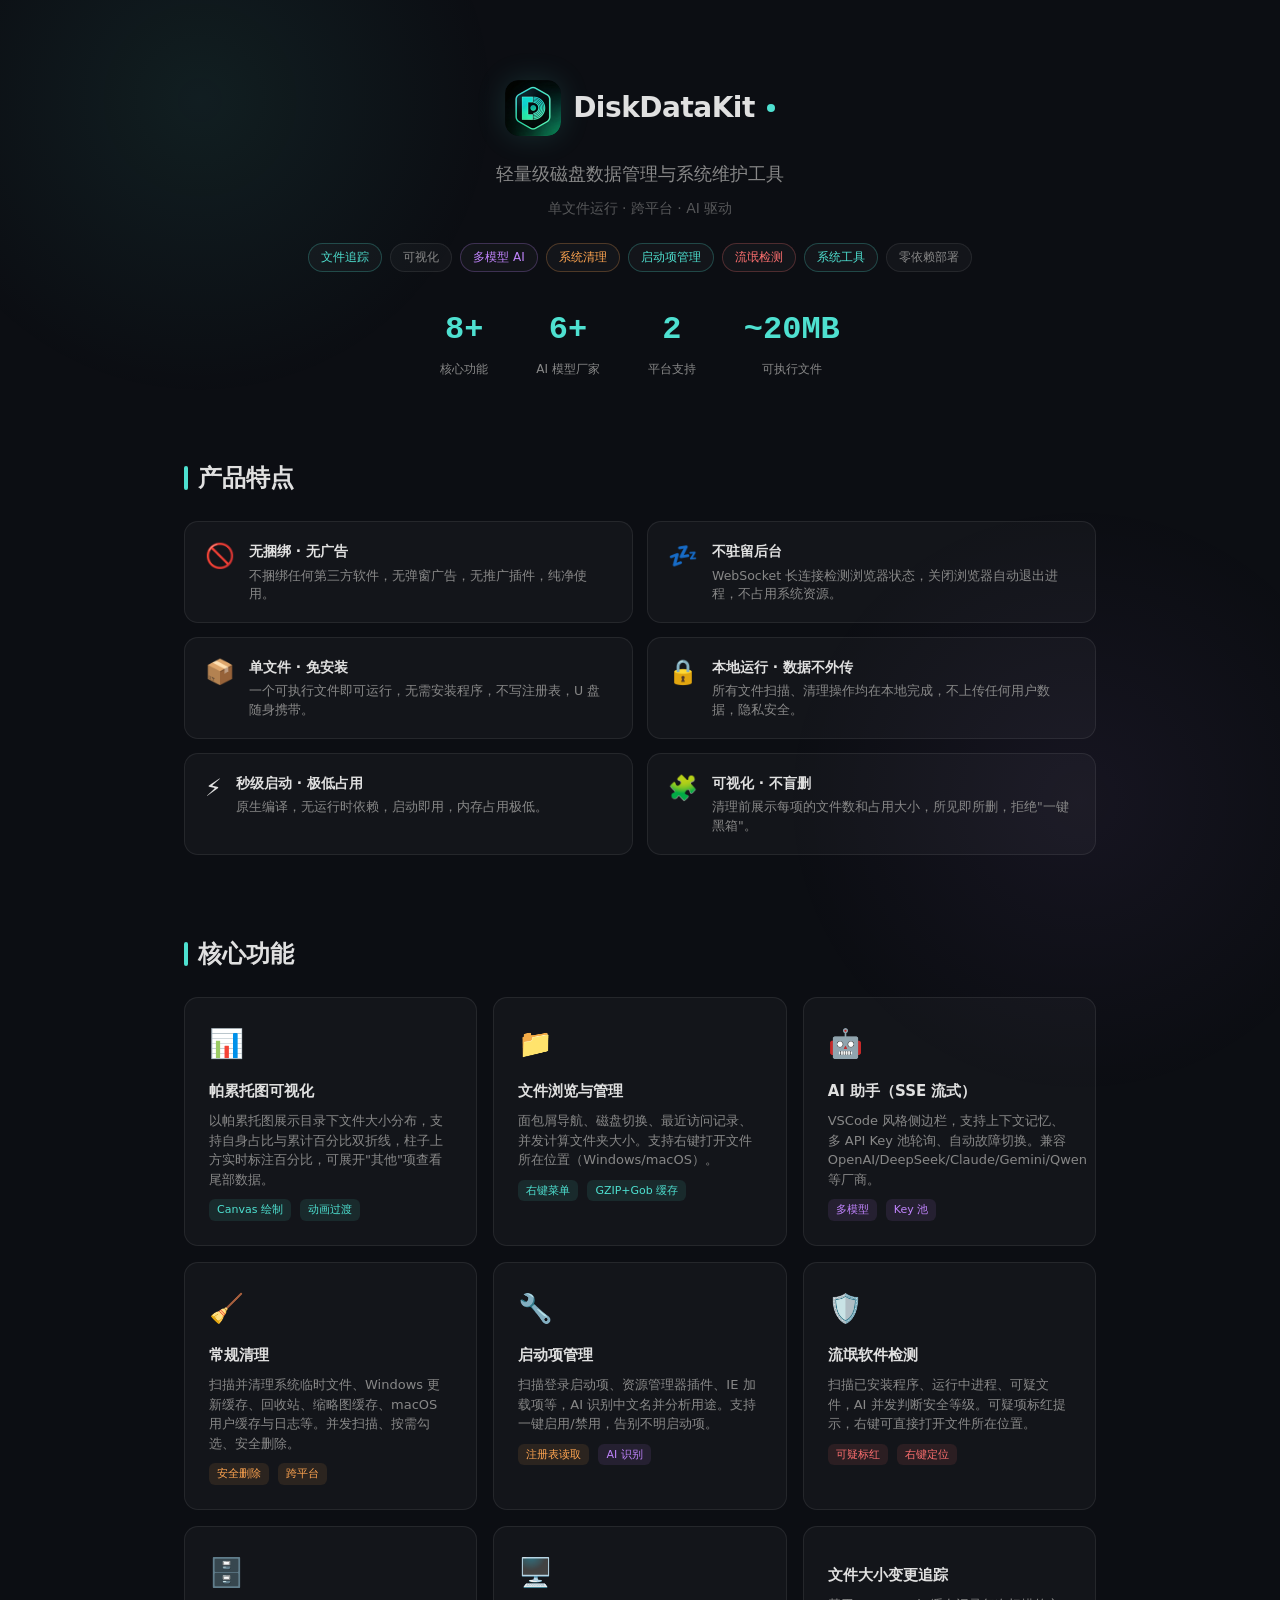
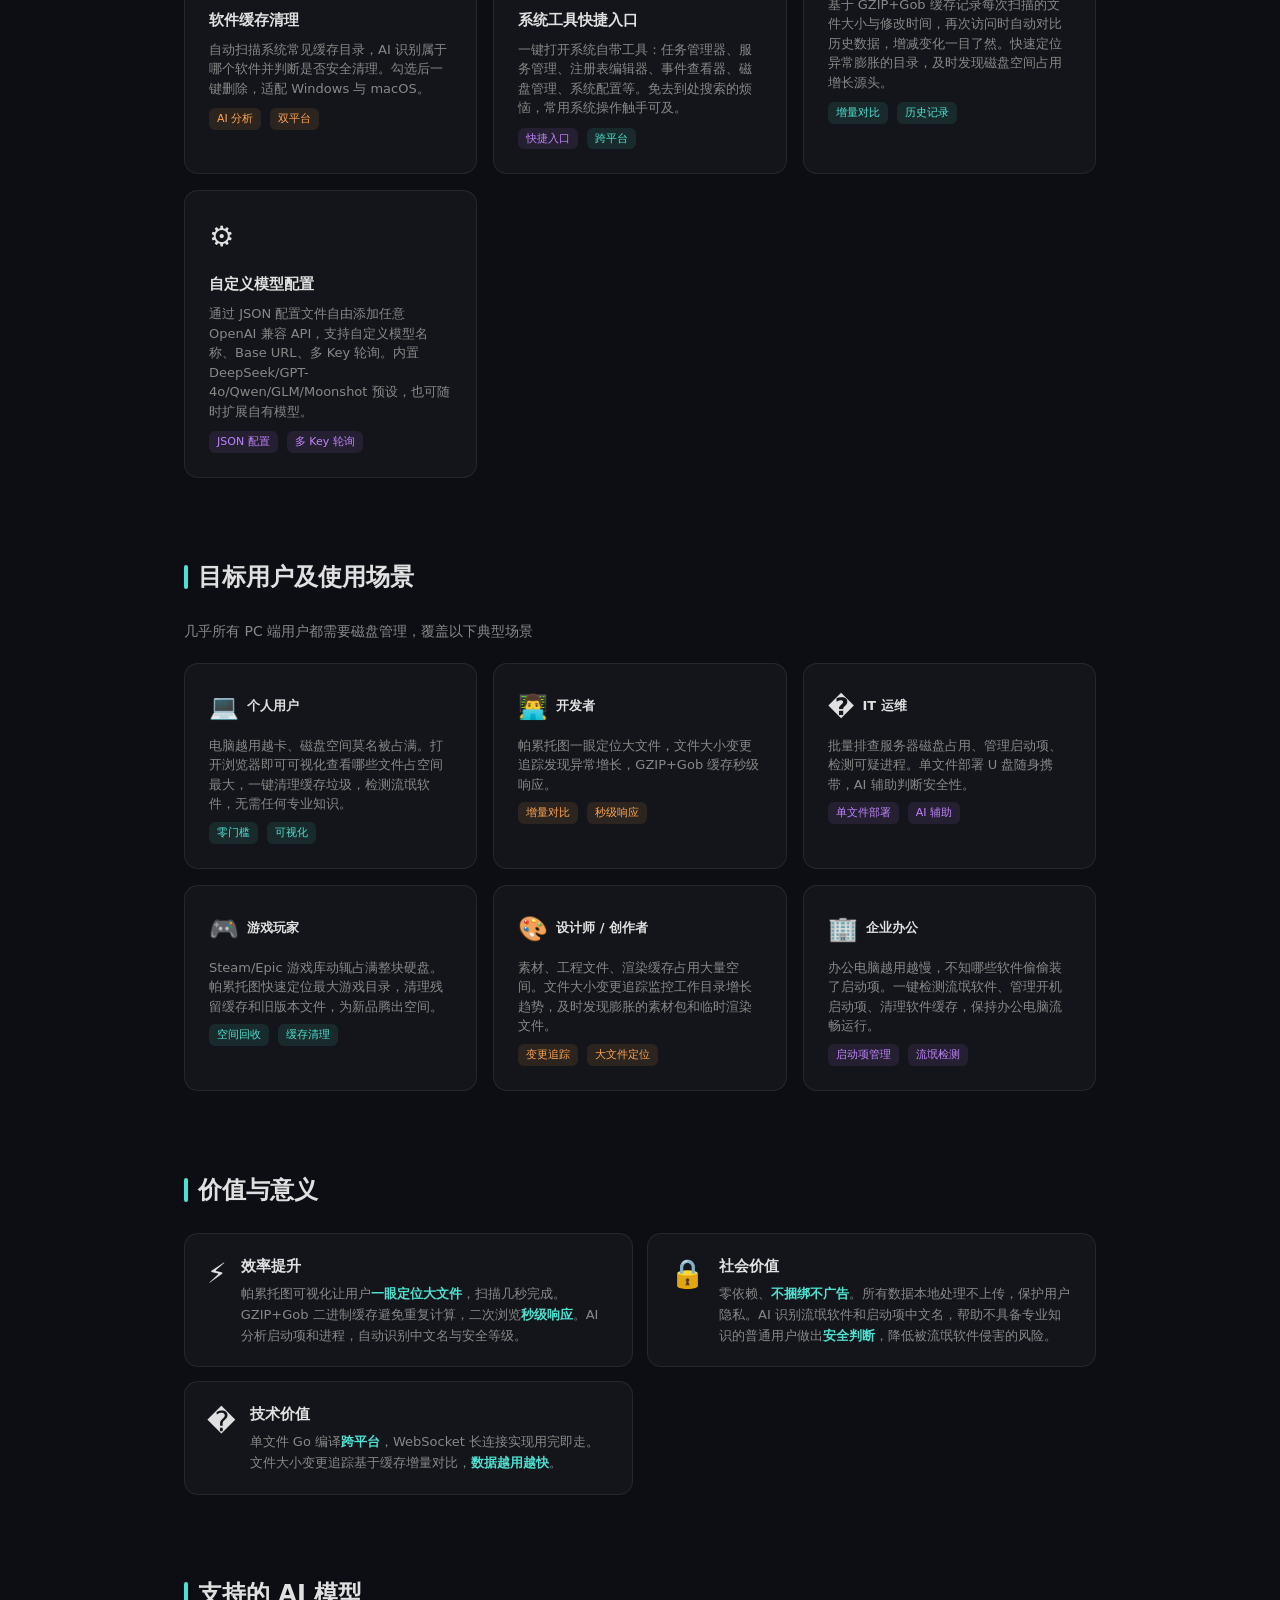
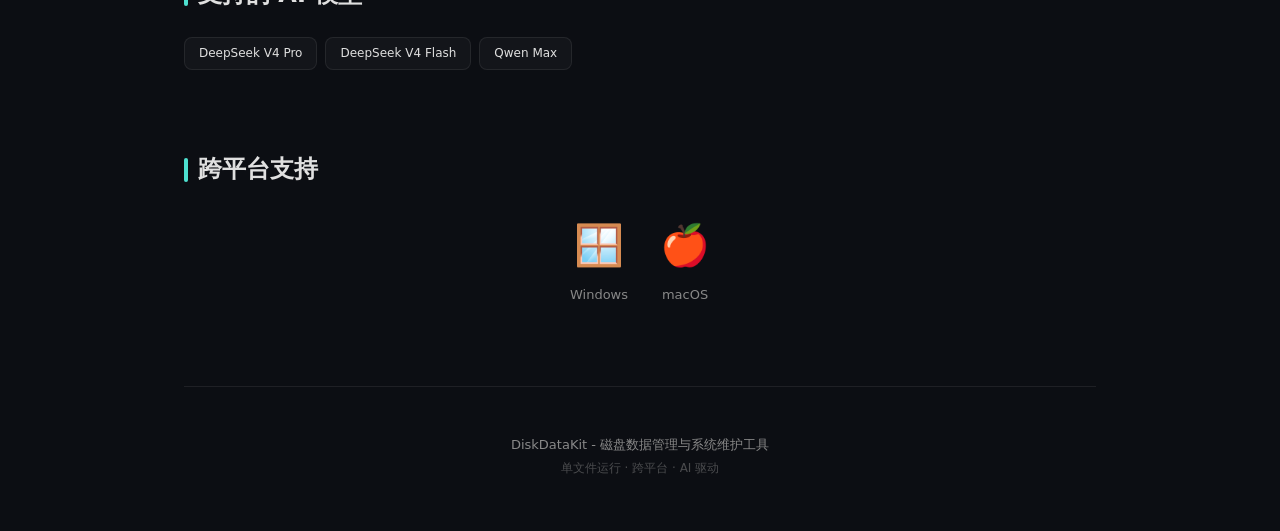
==== commit 01653705: "fix:1、修改ai的头像，2、错误添加 程序正在占用或想要手动清零提示" ====
--- a/DiskDataKit.html
+++ b/DiskDataKit.html
@@ -120,8 +120,8 @@
     </div>
     <div class="stats">
         <div class="stat"><div class="stat-num">8+</div><div class="stat-label">核心功能</div></div>
-        <div class="stat"><div class="stat-num">6+</div><div class="stat-label">AI 模型</div></div>
-        <div class="stat"><div class="stat-num">3</div><div class="stat-label">平台支持</div></div>
+        <div class="stat"><div class="stat-num">6+</div><div class="stat-label">AI 模型厂家</div></div>
+        <div class="stat"><div class="stat-num">2</div><div class="stat-label">平台支持</div></div>
         <div class="stat"><div class="stat-num">~20MB</div><div class="stat-label">可执行文件</div></div>
     </div>
 </header>
@@ -187,7 +187,7 @@
         <div class="feature t-teal">
             <div class="feature-icon">📁</div>
             <h3>文件浏览与管理</h3>
-            <p>面包屑导航、磁盘切换、最近访问记录、并发计算文件夹大小。支持右键打开文件所在位置（Windows/macOS/Linux）。</p>
+            <p>面包屑导航、磁盘切换、最近访问记录、并发计算文件夹大小。支持右键打开文件所在位置（Windows/macOS）。</p>
             <span class="feature-tag tag-teal">右键菜单</span>
             <span class="feature-tag tag-teal">GZIP+Gob 缓存</span>
         </div>
@@ -314,7 +314,7 @@
             <div class="vc-icon">�</div>
             <div class="vc-body">
                 <h4>技术价值</h4>
-                <p>单文件 Go 编译<strong>跨三大平台</strong>，WebSocket 长连接实现用完即走。文件大小变更追踪基于缓存增量对比，<strong>数据越用越快</strong>。</p>
+                <p>单文件 Go 编译<strong>跨平台</strong>，WebSocket 长连接实现用完即走。文件大小变更追踪基于缓存增量对比，<strong>数据越用越快</strong>。</p>
             </div>
         </div>
     </div>
@@ -325,10 +325,7 @@
     <div class="ai-models">
         <div class="ai-model">DeepSeek V4 Pro</div>
         <div class="ai-model">DeepSeek V4 Flash</div>
-        <div class="ai-model">OpenAI GPT-4o</div>
         <div class="ai-model">Qwen Max</div>
-        <div class="ai-model">GLM-4 Plus</div>
-        <div class="ai-model">Moonshot v1</div>
     </div>
 </section>
 
@@ -337,7 +334,6 @@
     <div class="platforms">
         <div class="platform"><div class="platform-icon">🪟</div><div class="platform-name">Windows</div></div>
         <div class="platform"><div class="platform-icon">🍎</div><div class="platform-name">macOS</div></div>
-        <div class="platform"><div class="platform-icon">🐧</div><div class="platform-name">Linux</div></div>
     </div>
 </section>
 
